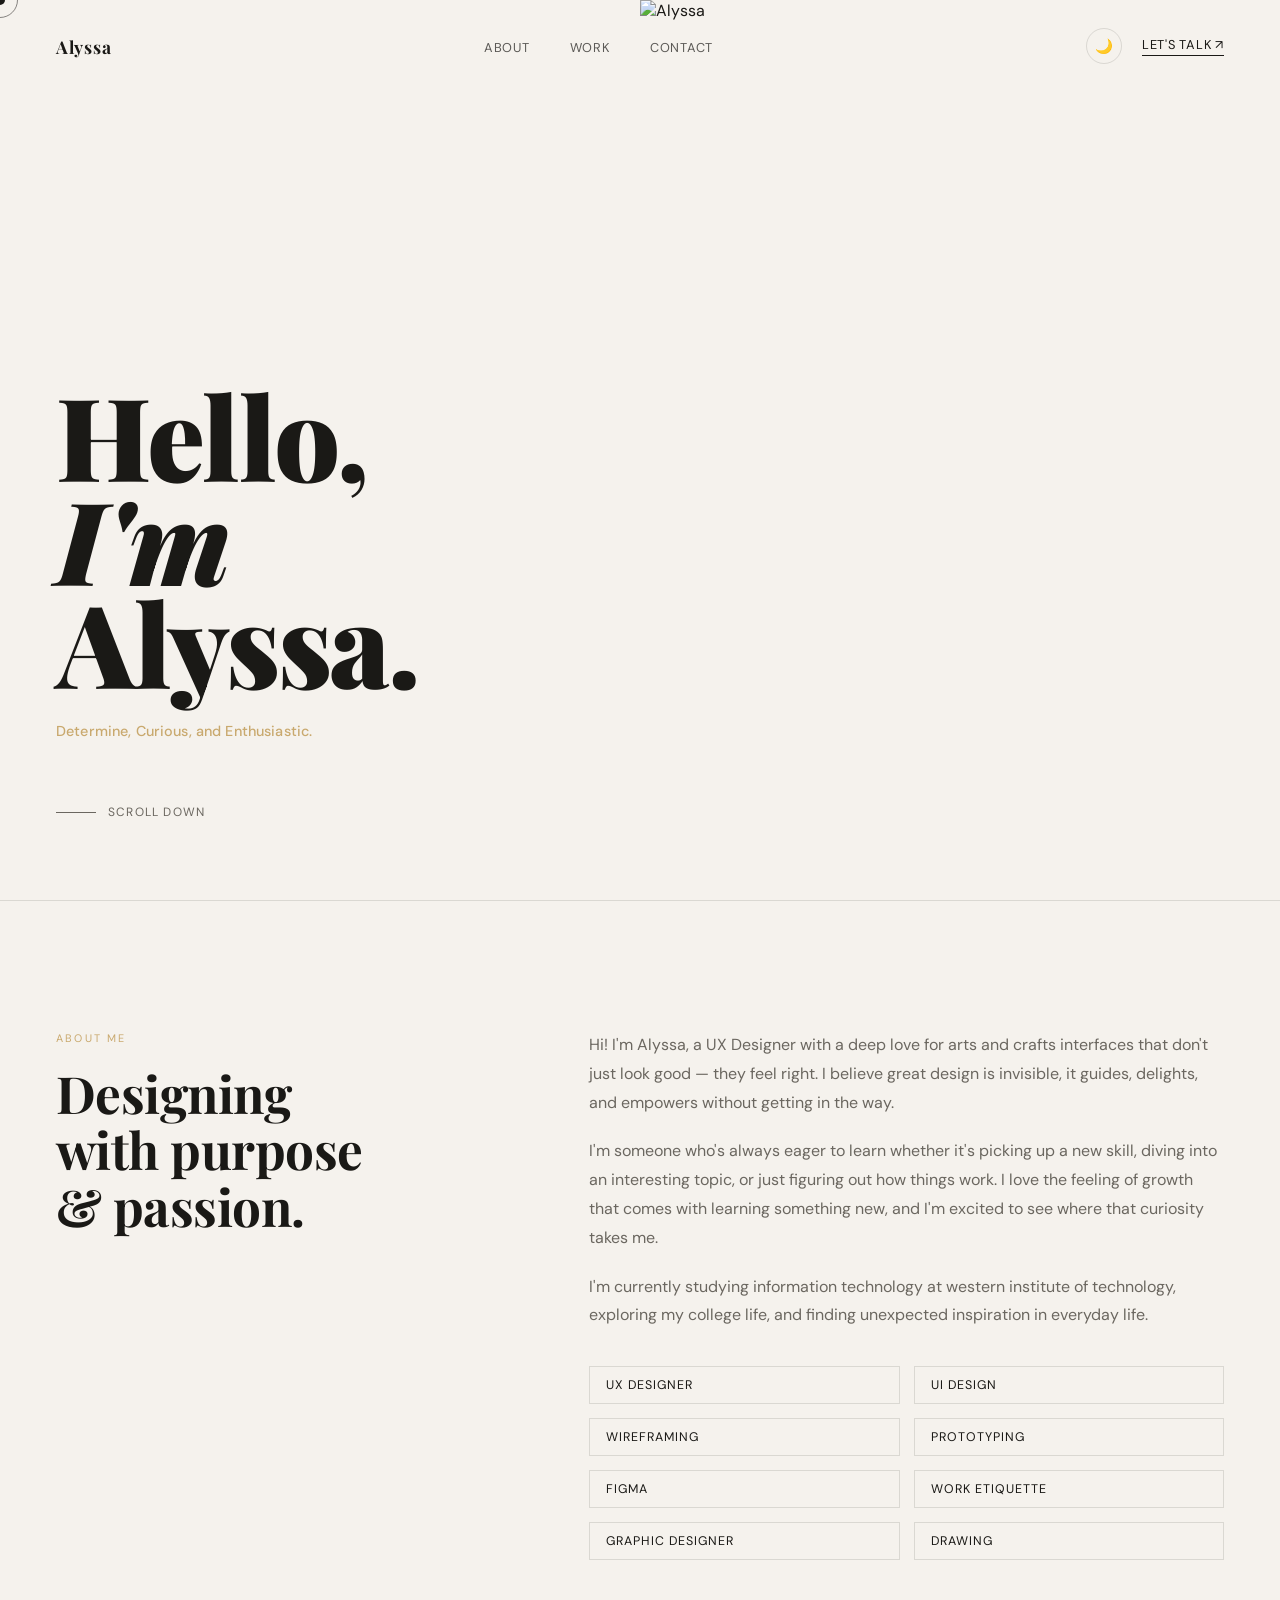
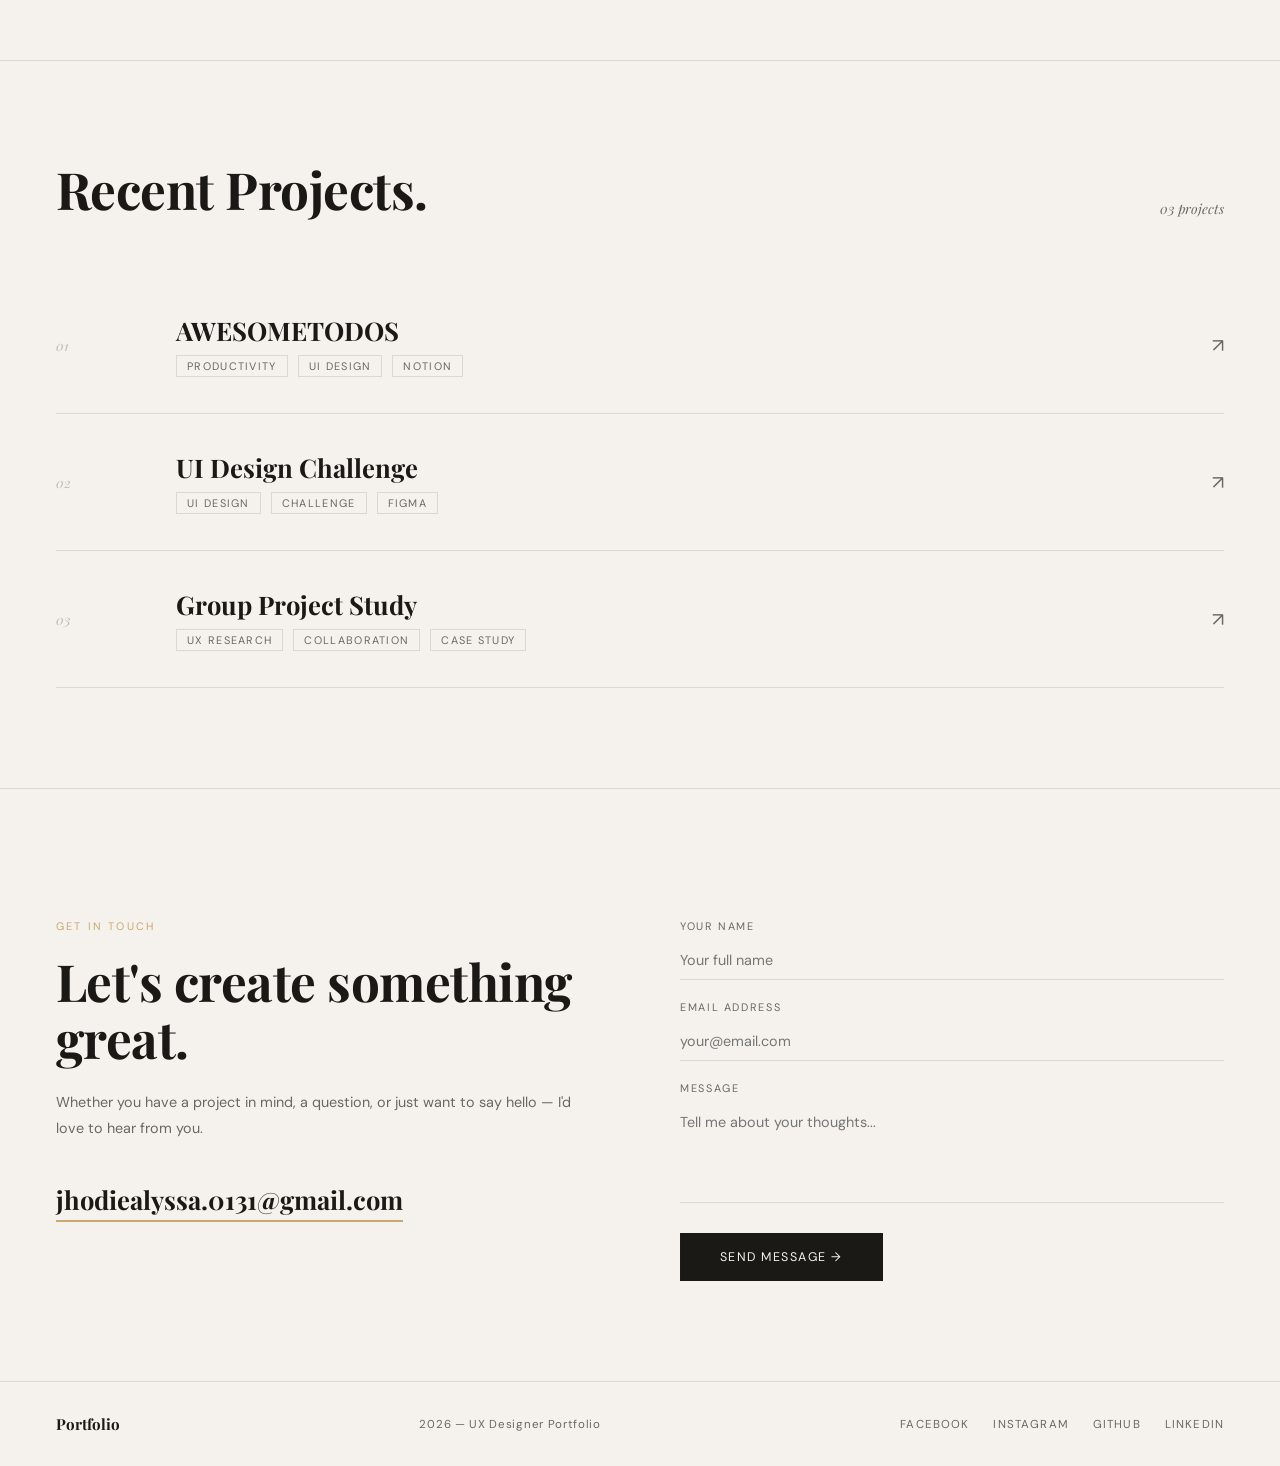
==== index.html @ b7f26169 "Rename alyssa-portfolio.html to index.html" ====
<!DOCTYPE html>
<html lang="en">
<head>
  <meta charset="UTF-8">
  <meta name="viewport" content="width=device-width, initial-scale=1.0">
  <title>Portfolio-Alyssa</title>
  <link href="https://fonts.googleapis.com/css2?family=Playfair+Display:ital,wght@0,400;0,700;0,900;1,400&family=DM+Sans:wght@300;400;500&display=swap" rel="stylesheet">
  <link rel="stylesheet" href="alyssa-portfolio2.css">
</head>
<body>

  <div class="cursor" id="cursor"></div>
  <div class="cursor-ring" id="cursorRing"></div>

  <nav>
    <a href="#home" class="nav-logo">Alyssa</a>
    <ul class="nav-links">
      <li><a href="#about">About</a></li>
      <li><a href="#work">Work</a></li>
      <li><a href="#contact">Contact</a></li>
    </ul>
    <div style="display:flex;align-items:center;gap:20px;">
      <button class="theme-toggle" id="themeToggle" title="Toggle dark/light mode">🌙</button>
      <a href="#contact" class="nav-cta">Let's Talk ↗</a>
    </div>
  </nav>

  <section id="home">
    <div class="hero-left">
      <h1 class="hero-greeting">Hello,<br><em>I'm</em><br>Alyssa.</h1>
      <p class="hero-subtitle">
        <span>Determine, Curious, and Enthusiastic.</span>
      </p>
      <div class="hero-scroll">
        <span class="scroll-line"></span>
        Scroll down
      </div>
    </div>
    <div class="hero-right">
      <div class="hero-photo-wrap">
        <img src="C:\Users\jkhay\Downloads\photo-light.jpg" alt="Alyssa" class="hero-photo hero-photo--light">
        <img src="C:\Users\jkhay\Downloads\photo-dark.jpg"  alt="Alyssa" class="hero-photo hero-photo--dark">
      </div>
    </div>
  </section>

  <section id="about">
    <div class="about-head reveal">
      <div class="section-label">About Me</div>
      <h2 class="section-title">Designing<br>with purpose<br>&amp; passion.</h2>
    </div>
    <div class="about-body reveal">
      <p>Hi! I'm Alyssa, a UX Designer with a deep love for arts and crafts interfaces that don't just look good — they feel right. I believe great design is invisible, it guides, delights, and empowers without getting in the way.</p>
      <p>I'm someone who's always eager to learn whether it's picking up a new skill, diving into an interesting topic, or just figuring out how things work. I love the feeling of growth that comes with learning something new, and I'm excited to see where that curiosity takes me.</p>
      <p>I'm currently studying information technology at western institute of technology, exploring my college life, and finding unexpected inspiration in everyday life.</p>
      <div class="skills-grid">
        <div class="skill-chip">UX Designer</div>
        <div class="skill-chip">UI Design</div>
        <div class="skill-chip">Wireframing</div>
        <div class="skill-chip">Prototyping</div>
        <div class="skill-chip">Figma</div>
        <div class="skill-chip">work etiquette</div>
        <div class="skill-chip">Graphic Designer</div>
        <div class="skill-chip">Drawing</div>
      </div>
    </div>
  </section>

  <section id="work">
    <div class="work-header reveal">
      <div>
        <h2 class="section-title">Recent Projects.</h2>
      </div>
      <span class="work-count">03 projects</span>
    </div>
    <div class="projects-list">
      <div class="project-item reveal">
        <span class="project-num">01</span>
        <div class="proj-info">
          <div class="proj-title">AWESOMETODOS</div>
          <div class="proj-tags">
            <span class="proj-tag">Productivity</span>
            <span class="proj-tag">UI Design</span>
            <span class="proj-tag">Notion</span>
          </div>
        </div>
        <span class="proj-arrow">↗</span>
      </div>
      <div class="project-item reveal">
        <span class="project-num">02</span>
        <div class="proj-info">
          <div class="proj-title">UI Design Challenge</div>
          <div class="proj-tags">
            <span class="proj-tag">UI Design</span>
            <span class="proj-tag">Challenge</span>
            <span class="proj-tag">Figma</span>
          </div>
        </div>
        <span class="proj-arrow">↗</span>
      </div>
      <div class="project-item reveal">
        <span class="project-num">03</span>
        <div class="proj-info">
          <div class="proj-title">Group Project Study</div>
          <div class="proj-tags">
            <span class="proj-tag">UX Research</span>
            <span class="proj-tag">Collaboration</span>
            <span class="proj-tag">Case Study</span>
          </div>
        </div>
        <span class="proj-arrow">↗</span>
      </div>
    </div>
  </section>

  <section id="contact">
    <div class="contact-left reveal">
      <div class="section-label">Get In Touch</div>
      <h2 class="section-title">Let's create something great.</h2>
      <p class="contact-desc">Whether you have a project in mind, a question, or just want to say hello — I'd love to hear from you.</p>
      <a href="mailto:jhodiealyssa.0131@gmail.com" class="contact-email">jhodiealyssa.0131@gmail.com</a>
    </div>
    <form class="contact-form reveal" action="https://api.web3forms.com/submit" method="POST">
      <input type="hidden" name="access_key" value="ce8583a7-7c37-4f15-8923-9237535c4dcf">
      <input type="hidden" name="subject" value="New message from your Portfolio!">
      <input type="hidden" name="redirect" value="https://web3forms.com/success">
      <div class="form-field">
        <label>Your Name</label>
        <input type="text" name="name" placeholder="Your full name" required>
      </div>
      <div class="form-field">
        <label>Email Address</label>
        <input type="email" name="email" placeholder="your@email.com" required>
      </div>
      <div class="form-field">
        <label>Message</label>
        <textarea name="message" placeholder="Tell me about your thoughts..." required></textarea>
      </div>
      <button class="btn-submit" type="submit">
        <span>Send Message →</span>
      </button>
    </form>
  </section>

  <footer>
    <div class="footer-logo">Portfolio</div>
    <span class="footer-copy"> 2026 — UX Designer Portfolio</span>
    <div class="footer-socials">
      <a href="https://www.facebook.com/share/1CTwttcpP9/" target="_blank">Facebook</a>
      <a href="https://www.instagram.com/shisuiij_?igsh=MWVuZ29zOGhsdGk4Yg" target="_blank">Instagram</a>
       <a href="https://github.com/Alyszaqwer" target="_blank">GitHub</a>
        <a href="https://www.linkedin.com/in/jhodie-alyssa-ladran-a355003b8/" target="_blank">LinkedIn</a>
    </div>
  </footer>

  <script>
    var cursor = document.getElementById('cursor');
    var ring = document.getElementById('cursorRing');
    var mx = 0, my = 0, rx = 0, ry = 0;

    document.addEventListener('mousemove', function(e) {
      mx = e.clientX;
      my = e.clientY;
      cursor.style.left = mx + 'px';
      cursor.style.top = my + 'px';
    });

    function animateRing() {
      rx += (mx - rx) * 0.12;
      ry += (my - ry) * 0.12;
      ring.style.left = rx + 'px';
      ring.style.top = ry + 'px';
      requestAnimationFrame(animateRing);
    }
    animateRing();

    document.querySelectorAll('a, button, .project-item, .skill-chip').forEach(function(el) {
      el.addEventListener('mouseenter', function() {
        ring.style.width = '60px';
        ring.style.height = '60px';
        ring.style.opacity = '0.3';
        ring.style.borderColor = 'var(--accent)';
      });
      el.addEventListener('mouseleave', function() {
        ring.style.width = '36px';
        ring.style.height = '36px';
        ring.style.opacity = '0.5';
        ring.style.borderColor = 'var(--dark)';
      });
    });

    var observer = new IntersectionObserver(function(entries) {
      entries.forEach(function(entry) {
        if (entry.isIntersecting) {
          setTimeout(function() {
            entry.target.classList.add('visible');
          }, 80);
          observer.unobserve(entry.target);
        }
      });
    }, { threshold: 0.12 });

    document.querySelectorAll('.reveal').forEach(function(el) {
      observer.observe(el);
    });

    document.querySelectorAll('.projects-list .project-item').forEach(function(el, i) {
      el.style.transitionDelay = (i * 0.08) + 's';
    });

    var toggleBtn = document.getElementById('themeToggle');
    var htmlEl = document.documentElement;

    if (localStorage.getItem('theme') === 'dark') {
      htmlEl.setAttribute('data-theme', 'dark');
      toggleBtn.textContent = '\u2600\uFE0F';
    }

    toggleBtn.addEventListener('click', function() {
      var isDark = htmlEl.getAttribute('data-theme') === 'dark';
      if (isDark) {
        htmlEl.removeAttribute('data-theme');
        toggleBtn.textContent = '\uD83C\uDF19';
        localStorage.setItem('theme', 'light');
      } else {
        htmlEl.setAttribute('data-theme', 'dark');
        toggleBtn.textContent = '\u2600\uFE0F';
        localStorage.setItem('theme', 'dark');
      }
    });
  </script>

</body>
</html>
---- alyssa-portfolio2.css ----
:root {
  --cream: #f5f2ed;
  --dark: #1a1916;
  --mid: #6b6760;
  --accent: #c9a96e;
  --light-line: rgba(26,25,22,0.12);
}

[data-theme="dark"] {
  --cream: #1a1916;
  --dark: #f5f2ed;
  --mid: #a09c96;
  --accent: #c9a96e;
  --light-line: rgba(245,242,237,0.12);
}

* { margin: 0; padding: 0; box-sizing: border-box; }
html { scroll-behavior: smooth; }

body {
  background: var(--cream);
  color: var(--dark);
  font-family: 'DM Sans', sans-serif;
  cursor: none;
  overflow-x: hidden;
  transition: background 0.35s ease, color 0.35s ease;
}

.cursor {
  position: fixed;
  width: 10px; height: 10px;
  background: var(--dark);
  border-radius: 50%;
  pointer-events: none;
  z-index: 9999;
  transform: translate(-50%,-50%);
  transition: transform 0.1s ease;
}
.cursor-ring {
  position: fixed;
  width: 36px; height: 36px;
  border: 1.5px solid var(--dark);
  border-radius: 50%;
  pointer-events: none;
  z-index: 9998;
  transform: translate(-50%,-50%);
  transition: all 0.18s ease;
  opacity: 0.5;
}

nav {
  position: fixed; top: 0; left: 0; right: 0;
  z-index: 100;
  display: flex; align-items: center; justify-content: space-between;
  padding: 28px 56px;
  gap: 24px;
}
.nav-logo {
  font-family: 'Playfair Display', serif;
  font-size: 1.1rem;
  letter-spacing: 0.04em;
  font-weight: 700;
  color: var(--dark);
  text-decoration: none;
  flex-shrink: 0;
}
.nav-links {
  display: flex; gap: 40px;
  list-style: none;
}
.nav-links a {
  text-decoration: none;
  color: var(--dark);
  font-size: 0.8rem;
  font-weight: 400;
  letter-spacing: 0.06em;
  text-transform: uppercase;
  opacity: 0.7;
  transition: opacity 0.2s;
  white-space: nowrap;
}
.nav-links a:hover { opacity: 1; }
.nav-cta {
  font-size: 0.8rem;
  letter-spacing: 0.06em;
  text-transform: uppercase;
  text-decoration: none;
  color: var(--dark);
  border-bottom: 1px solid var(--dark);
  padding-bottom: 2px;
  transition: color 0.2s, border-color 0.2s;
  white-space: nowrap;
  flex-shrink: 0;
}
.nav-cta:hover { color: var(--accent); border-color: var(--accent); }

.theme-toggle {
  background: transparent;
  border: 1px solid var(--light-line);
  color: var(--dark);
  cursor: none;
  width: 36px;
  height: 36px;
  border-radius: 50%;
  display: flex;
  align-items: center;
  justify-content: center;
  font-size: 0.9rem;
  transition: border-color 0.2s, color 0.2s, background 0.2s;
  flex-shrink: 0;
}
.theme-toggle:hover {
  border-color: var(--accent);
  color: var(--accent);
}

#home {
  min-height: 100vh;
  display: grid;
  grid-template-columns: 1fr 1fr;
  position: relative;
  overflow: hidden;
}
.hero-left {
  display: flex;
  flex-direction: column;
  justify-content: flex-end;
  padding: 160px 56px 80px;
  position: relative;
  z-index: 2;
}
.side-label {
  position: absolute;
  left: 20px; top: 50%;
  transform: translateY(-50%) rotate(-90deg);
  font-size: 0.68rem;
  letter-spacing: 0.2em;
  text-transform: uppercase;
  color: var(--mid);
  white-space: nowrap;
}
.hero-greeting {
  font-family: 'Playfair Display', serif;
  font-size: clamp(4rem, 9vw, 9rem);
  font-weight: 900;
  line-height: 0.9;
  letter-spacing: -0.02em;
  color: var(--dark);
  opacity: 0;
  animation: fadeUp 0.9s 0.3s forwards;
}
.hero-subtitle {
  margin-top: 28px;
  font-size: 0.9rem;
  color: var(--mid);
  letter-spacing: 0.01em;
  opacity: 0;
  animation: fadeUp 0.9s 0.55s forwards;
}
.hero-subtitle span { color: var(--accent); font-weight: 500; }
.hero-scroll {
  margin-top: 64px;
  display: flex; align-items: center; gap: 12px;
  font-size: 0.75rem;
  letter-spacing: 0.1em;
  text-transform: uppercase;
  color: var(--mid);
  opacity: 0;
  animation: fadeUp 0.9s 0.8s forwards;
}
.scroll-line {
  width: 40px; height: 1px;
  background: var(--mid);
  display: inline-block;
  position: relative;
  overflow: hidden;
}
.scroll-line::after {
  content:''; position:absolute; left:-100%; top:0;
  width:100%; height:100%; background: var(--accent);
  animation: scanLine 2s 1.5s infinite;
}
.hero-right {
  position: relative;
  overflow: hidden;
}
.hero-right::before {
  content:'';
  position:absolute; top:15%; right:-1px;
  width:1px; height:55%;
  background: linear-gradient(to bottom, transparent, var(--accent), transparent);
  z-index: 3;
}
.hero-photo-wrap {
  position: absolute; inset: 0;
  display: flex; align-items: flex-end; justify-content: center;
}
.hero-photo {
  width: 100%; height: 100%;
  object-fit: cover;
  object-position: center top;
  transition: opacity 0.4s ease;
}
.hero-photo--light  { opacity: 1; position: relative; }
.hero-photo--dark   { opacity: 0; position: absolute; inset: 0; }
[data-theme="dark"] .hero-photo--light { opacity: 0; }
[data-theme="dark"] .hero-photo--dark  { opacity: 1; }
.year-tag {
  position: absolute;
  bottom: 80px; left: 56px;
  font-size: 0.68rem;
  letter-spacing: 0.15em;
  color: var(--mid);
  opacity: 0;
  animation: fadeUp 0.9s 1s forwards;
}


#about {
  padding: 130px 56px 100px;
  display: grid;
  grid-template-columns: 1fr 1.4fr;
  gap: 80px;
  border-top: 1px solid var(--light-line);
}
.section-label {
  font-size: 0.68rem;
  letter-spacing: 0.2em;
  text-transform: uppercase;
  color: var(--accent);
  margin-bottom: 20px;
}
.section-title {
  font-family: 'Playfair Display', serif;
  font-size: clamp(2rem, 4vw, 3.5rem);
  font-weight: 700;
  line-height: 1.1;
  letter-spacing: -0.01em;
}
.about-body p {
  font-size: 1rem;
  line-height: 1.8;
  color: var(--mid);
  margin-bottom: 20px;
}
.skills-grid {
  display: grid;
  grid-template-columns: 1fr 1fr;
  gap: 14px;
  margin-top: 36px;
}
.skill-chip {
  border: 1px solid var(--light-line);
  padding: 10px 16px;
  font-size: 0.78rem;
  letter-spacing: 0.08em;
  text-transform: uppercase;
  color: var(--dark);
  transition: all 0.25s;
  cursor: default;
}
.skill-chip:hover {
  background: var(--dark);
  color: var(--cream);
  border-color: var(--dark);
}


#work {
  padding: 100px 56px;
  border-top: 1px solid var(--light-line);
}
.work-header {
  display: flex;
  justify-content: space-between;
  align-items: flex-end;
  margin-bottom: 60px;
  gap: 20px;
  flex-wrap: wrap;
}
.work-count {
  font-family: 'Playfair Display', serif;
  font-size: 0.85rem;
  color: var(--mid);
  font-style: italic;
}
.projects-list { display: flex; flex-direction: column; }
.project-item {
  display: grid;
  grid-template-columns: 80px 1fr auto;
  align-items: center;
  gap: 40px;
  padding: 36px 0;
  border-bottom: 1px solid var(--light-line);
  cursor: pointer;
  transition: all 0.3s;
  position: relative;
  overflow: hidden;
}
.project-item::before {
  content:'';
  position:absolute; left:0; bottom:0;
  width:0; height:2px;
  background: var(--accent);
  transition: width 0.4s ease;
}
.project-item:hover::before { width: 100%; }
.project-item:hover .proj-title { color: var(--accent); }
.project-item:hover .proj-arrow { transform: translateX(6px) rotate(-45deg); }
.project-num {
  font-family: 'Playfair Display', serif;
  font-size: 0.85rem;
  color: var(--mid);
  font-style: italic;
  opacity: 0.4;
}
.proj-title {
  font-family: 'Playfair Display', serif;
  font-size: 1.6rem;
  font-weight: 700;
  transition: color 0.3s;
}
.proj-tags {
  display: flex; gap: 10px;
  margin-top: 8px;
  flex-wrap: wrap;
}
.proj-tag {
  font-size: 0.68rem;
  letter-spacing: 0.12em;
  text-transform: uppercase;
  color: var(--mid);
  border: 1px solid var(--light-line);
  padding: 3px 10px;
}
.proj-arrow {
  font-size: 1.2rem;
  color: var(--mid);
  transition: transform 0.3s;
}

#contact {
  padding: 130px 56px 100px;
  border-top: 1px solid var(--light-line);
  display: grid;
  grid-template-columns: 1fr 1fr;
  gap: 80px;
  align-items: start;
}
.contact-left .section-title { margin-bottom: 24px; }
.contact-desc {
  font-size: 0.9rem;
  line-height: 1.8;
  color: var(--mid);
  margin-bottom: 40px;
}
.contact-email {
  font-family: 'Playfair Display', serif;
  font-size: clamp(1.2rem, 3vw, 1.6rem);
  font-weight: 700;
  color: var(--dark);
  text-decoration: none;
  border-bottom: 2px solid var(--accent);
  padding-bottom: 4px;
  display: inline-block;
  transition: color 0.2s;
  word-break: break-all;
}
.contact-email:hover { color: var(--accent); }
.contact-form {
  display: flex;
  flex-direction: column;
  gap: 20px;
}
.form-field {
  display: flex;
  flex-direction: column;
  gap: 8px;
}
.form-field label {
  font-size: 0.68rem;
  letter-spacing: 0.15em;
  text-transform: uppercase;
  color: var(--mid);
}
.form-field input,
.form-field textarea {
  background: transparent;
  border: none;
  border-bottom: 1px solid var(--light-line);
  padding: 10px 0;
  font-family: 'DM Sans', sans-serif;
  font-size: 0.9rem;
  color: var(--dark);
  outline: none;
  transition: border-color 0.2s;
  resize: none;
  width: 100%;
}
.form-field input:focus,
.form-field textarea:focus { border-color: var(--accent); }
.form-field textarea { min-height: 100px; }
.btn-submit {
  margin-top: 10px;
  background: var(--dark);
  color: var(--cream);
  border: none;
  padding: 16px 40px;
  font-family: 'DM Sans', sans-serif;
  font-size: 0.78rem;
  letter-spacing: 0.12em;
  text-transform: uppercase;
  cursor: pointer;
  align-self: flex-start;
  transition: all 0.3s;
  position: relative;
  overflow: hidden;
}
.btn-submit::before {
  content:'';
  position:absolute; inset:0;
  background: var(--accent);
  transform: translateX(-100%);
  transition: transform 0.35s ease;
}
.btn-submit:hover::before { transform: translateX(0); }
.btn-submit span { position: relative; z-index: 1; }


footer {
  border-top: 1px solid var(--light-line);
  padding: 32px 56px;
  display: flex;
  justify-content: space-between;
  align-items: center;
  gap: 16px;
  flex-wrap: wrap;
}
.footer-logo {
  font-family: 'Playfair Display', serif;
  font-weight: 700;
  font-size: 0.95rem;
}
.footer-copy {
  font-size: 0.72rem;
  color: var(--mid);
  letter-spacing: 0.06em;
}
.footer-socials {
  display: flex;
  gap: 24px;
}
.footer-socials a {
  font-size: 0.72rem;
  letter-spacing: 0.1em;
  text-transform: uppercase;
  color: var(--mid);
  text-decoration: none;
  transition: color 0.2s;
}
.footer-socials a:hover { color: var(--accent); }


@keyframes fadeUp {
  from { opacity:0; transform: translateY(30px); }
  to   { opacity:1; transform: translateY(0); }
}
@keyframes scanLine {
  0%   { left:-100%; }
  50%  { left:100%; }
  100% { left:100%; }
}


.reveal {
  opacity: 0;
  transform: translateY(40px);
  transition: opacity 0.7s ease, transform 0.7s ease;
}
.reveal.visible {
  opacity: 1;
  transform: translateY(0);
}

@media (max-width: 1100px) {
  nav { padding: 24px 36px; }

  .hero-left { padding: 140px 36px 72px; }
  .year-tag  { left: 36px; }

  #about   { padding: 100px 36px 80px; gap: 48px; }
  #work    { padding: 80px 36px; }
  #contact { padding: 100px 36px 80px; gap: 48px; }
  footer   { padding: 32px 36px; }

  .project-item { gap: 24px; }
}


@media (max-width: 900px) {
 
  body { cursor: auto; }
  .cursor, .cursor-ring { display: none; }

  
  nav { padding: 20px 24px; }
  .nav-links { display: none; }
  .nav-cta   { display: none; }

 
  #home {
    grid-template-columns: 1fr;
    min-height: auto;
  }
  .hero-left {
    padding: 120px 24px 56px;
    justify-content: flex-end;
  }
  .hero-right {
    height: 380px;
    order: -1;           
    min-height: 0;
  }
  .hero-right::before { display: none; }
  .side-label { display: none; }
  .year-tag   { bottom: 24px; left: 24px; }
  .hero-scroll { margin-top: 40px; }

 
  #about {
    grid-template-columns: 1fr;
    padding: 72px 24px 64px;
    gap: 40px;
  }
  .skills-grid { grid-template-columns: 1fr 1fr; }

  
  #work { padding: 64px 24px; }
  .work-header { margin-bottom: 40px; }
  .project-item {
    grid-template-columns: 56px 1fr auto;
    gap: 16px;
    padding: 28px 0;
  }
  .proj-title { font-size: 1.3rem; }

 
  #contact {
    grid-template-columns: 1fr;
    padding: 72px 24px 64px;
    gap: 48px;
  }
  .btn-submit { align-self: stretch; text-align: center; }

  
  footer {
    flex-direction: column;
    align-items: center;
    padding: 28px 24px;
    text-align: center;
    gap: 12px;
  }
}

@media (max-width: 480px) {
  
  nav { padding: 16px 20px; }
  .nav-logo { font-size: 1rem; }
  .theme-toggle { width: 32px; height: 32px; font-size: 0.8rem; }

  .hero-right { height: 280px; }
  .hero-left  { padding: 100px 20px 48px; }
  .hero-subtitle { font-size: 0.82rem; }
  .hero-scroll   { margin-top: 32px; font-size: 0.68rem; }

  
  #about   { padding: 60px 20px 52px; }
  #work    { padding: 52px 20px; }
  #contact { padding: 60px 20px 52px; }
  footer   { padding: 24px 20px; }

  
  .skills-grid { grid-template-columns: 1fr; gap: 10px; }
  .skill-chip  { padding: 10px 14px; }

  
  .project-item {
    grid-template-columns: 1fr auto;
    gap: 12px;
    padding: 22px 0;
  }
  .project-num { display: none; }
  .proj-title  { font-size: 1.15rem; }
  .proj-tags   { gap: 6px; }
  .proj-tag    { font-size: 0.62rem; padding: 2px 8px; }
  .proj-arrow  { font-size: 1rem; }

  
  .contact-email { font-size: 1.1rem; }

  
  .footer-socials { gap: 16px; flex-wrap: wrap; justify-content: center; }
}

@media (max-width: 360px) {
  .hero-right   { height: 220px; }
  .proj-title   { font-size: 1rem; }
  .contact-email { font-size: 1rem; }
}
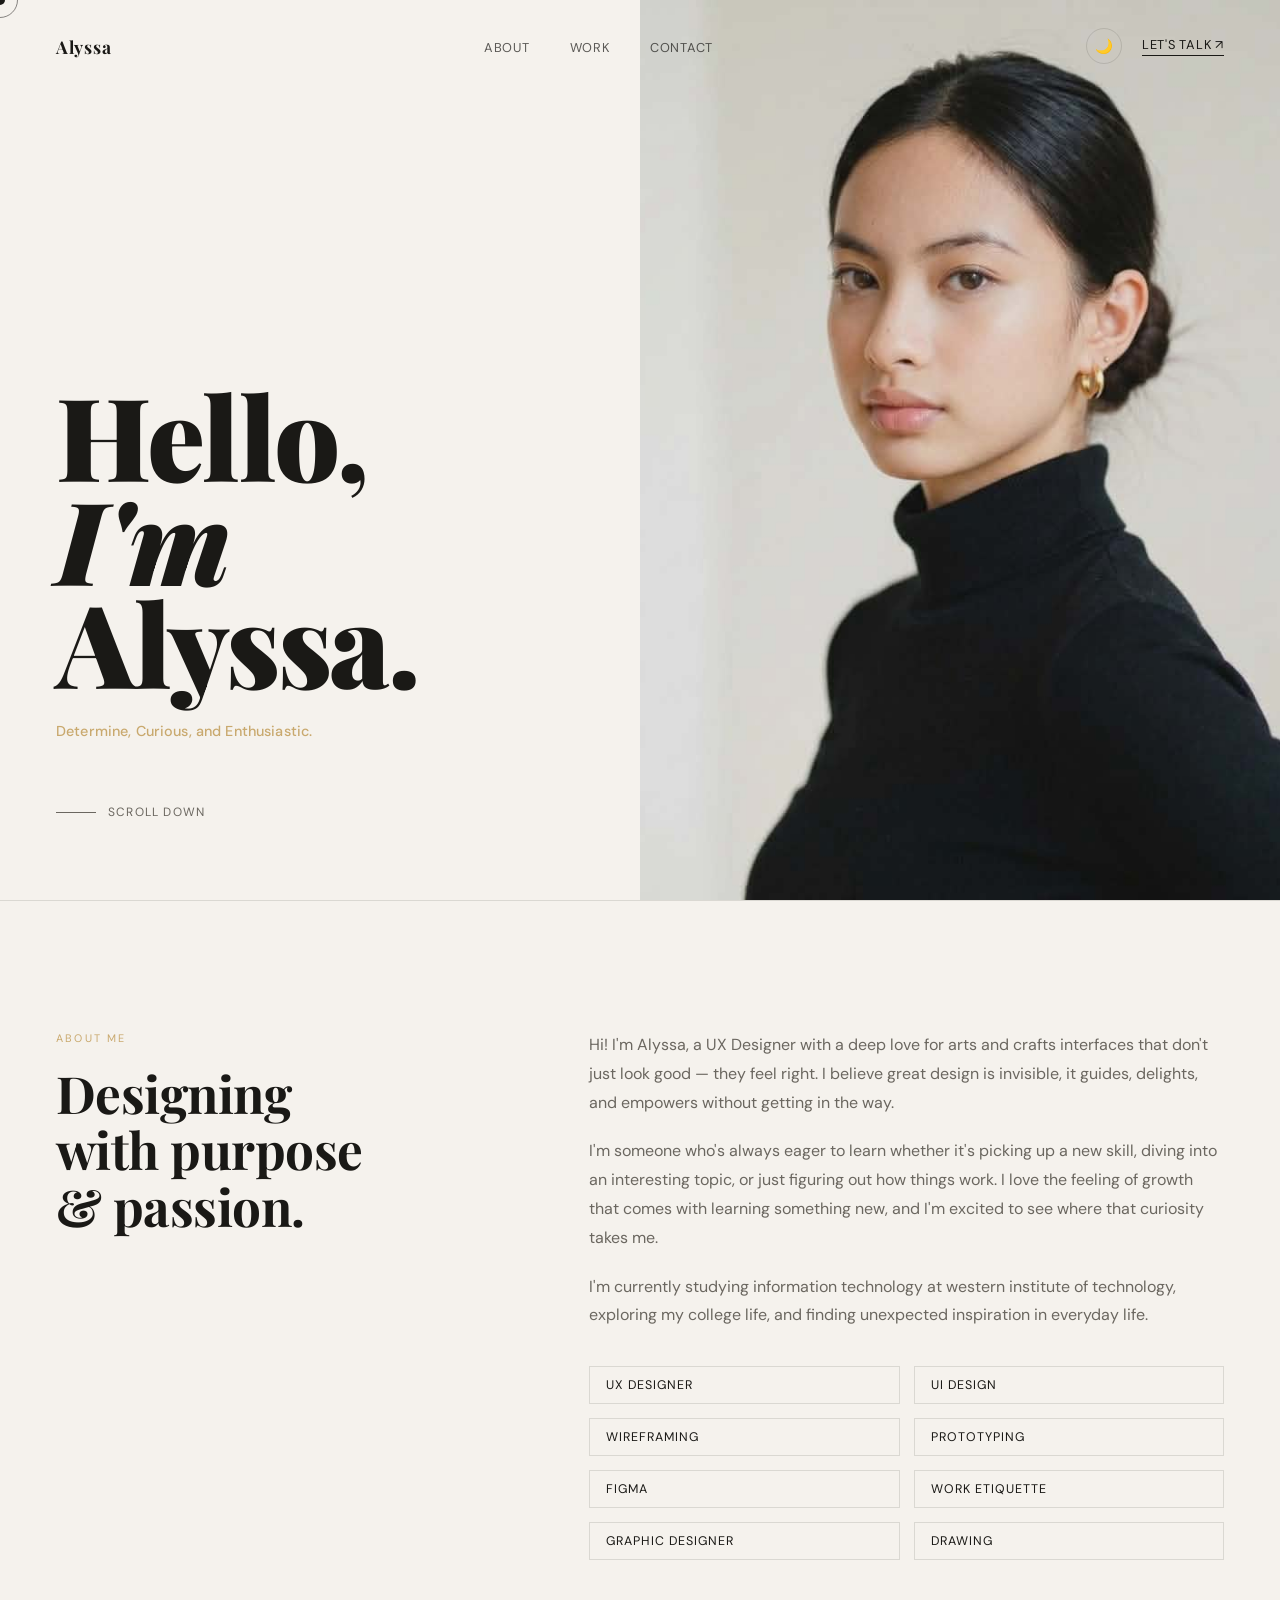
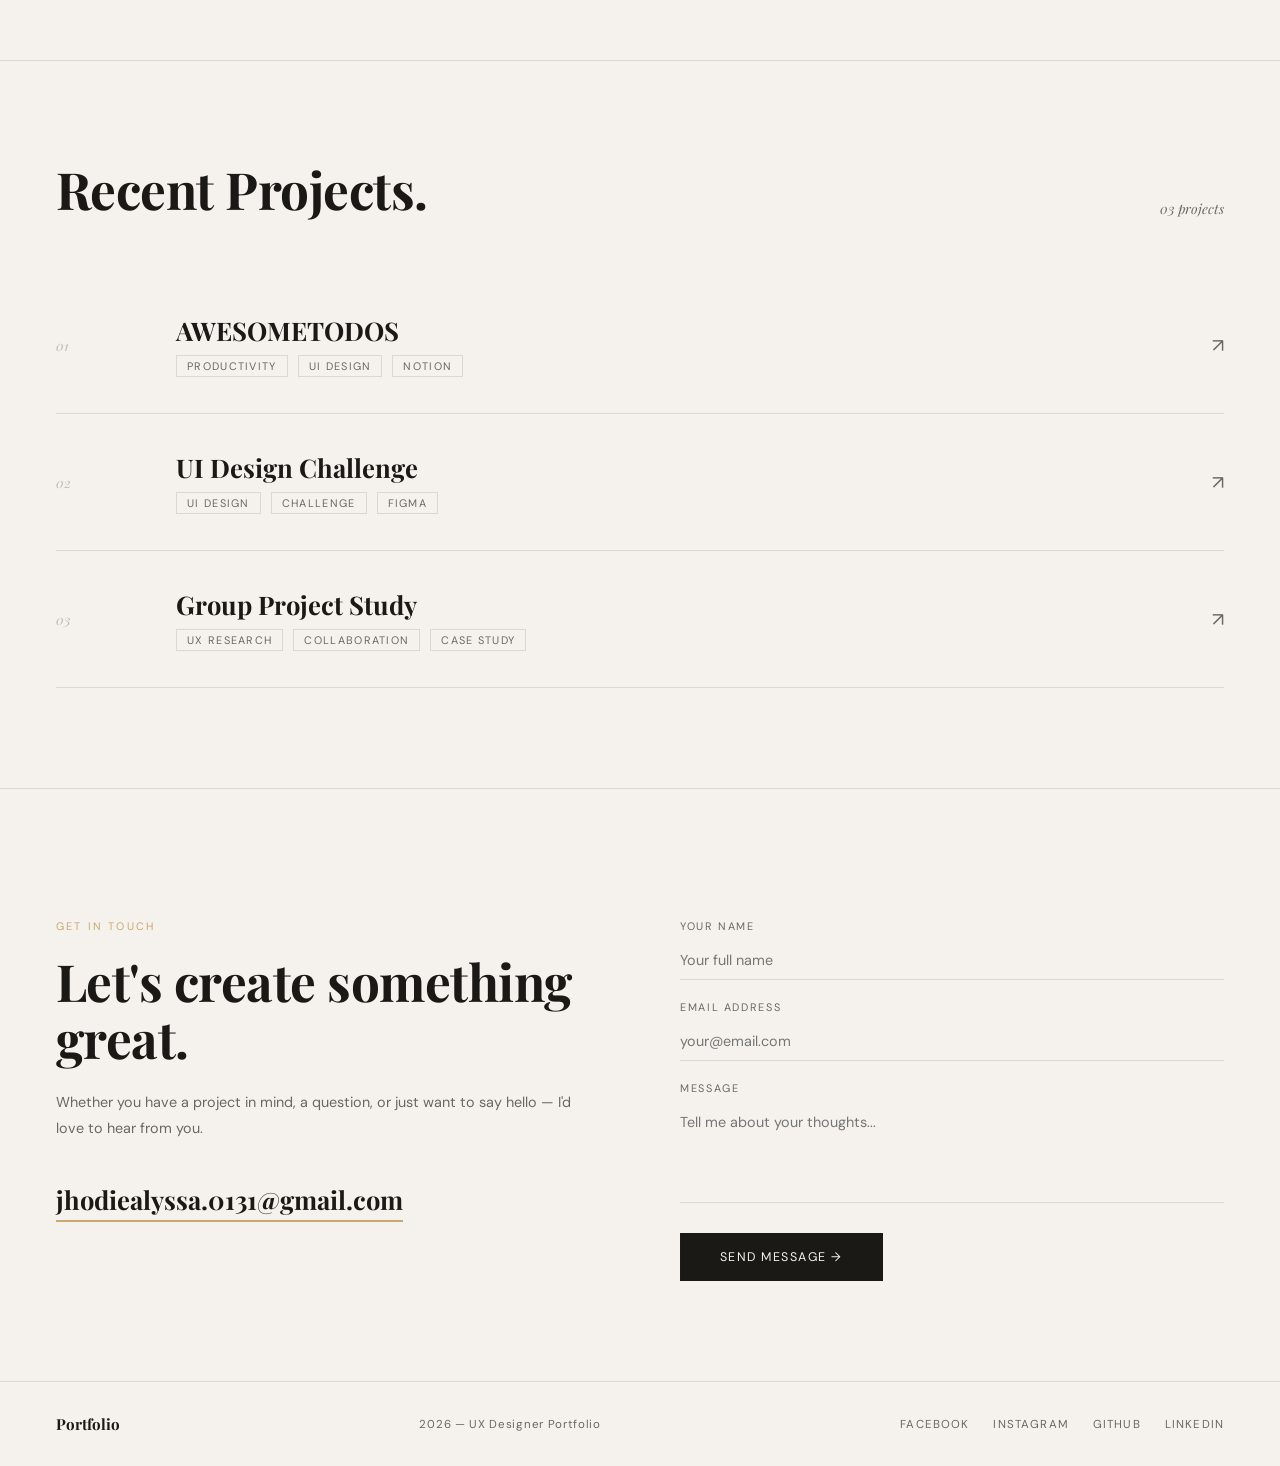
==== commit 5dedf912: "Update index.html" ====
--- a/index.html
+++ b/index.html
@@ -38,8 +38,8 @@
     </div>
     <div class="hero-right">
       <div class="hero-photo-wrap">
-        <img src="C:\Users\jkhay\Downloads\photo-light.jpg" alt="Alyssa" class="hero-photo hero-photo--light">
-        <img src="C:\Users\jkhay\Downloads\photo-dark.jpg"  alt="Alyssa" class="hero-photo hero-photo--dark">
+        <img src="photo-light.jpg" alt="Alyssa" class="hero-photo hero-photo--light">
+        <img src="photo-dark.jpg"  alt="Alyssa" class="hero-photo hero-photo--dark">
       </div>
     </div>
   </section>
--- a/alyssa-portfolio2.css
+++ b/alyssa-portfolio2.css
@@ -606,4 +606,4 @@
   .hero-right   { height: 220px; }
   .proj-title   { font-size: 1rem; }
   .contact-email { font-size: 1rem; }
-}+}
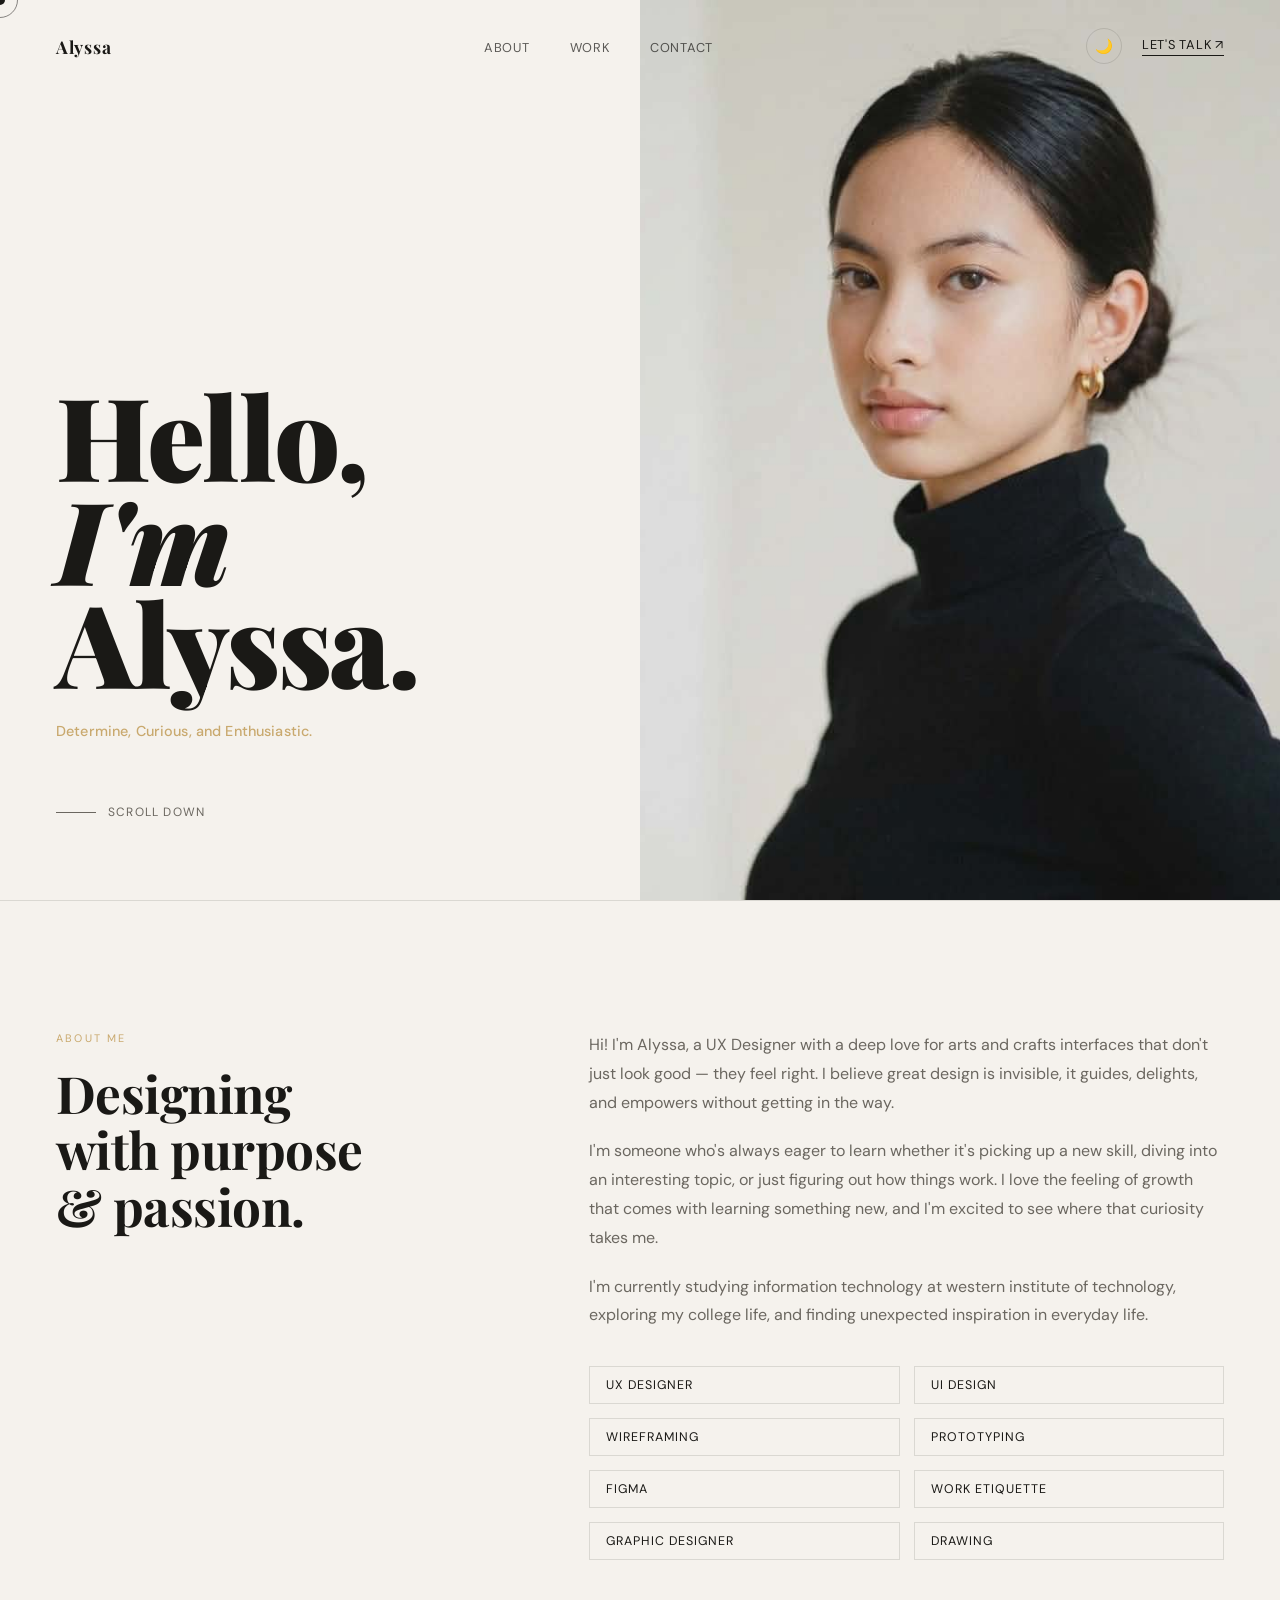
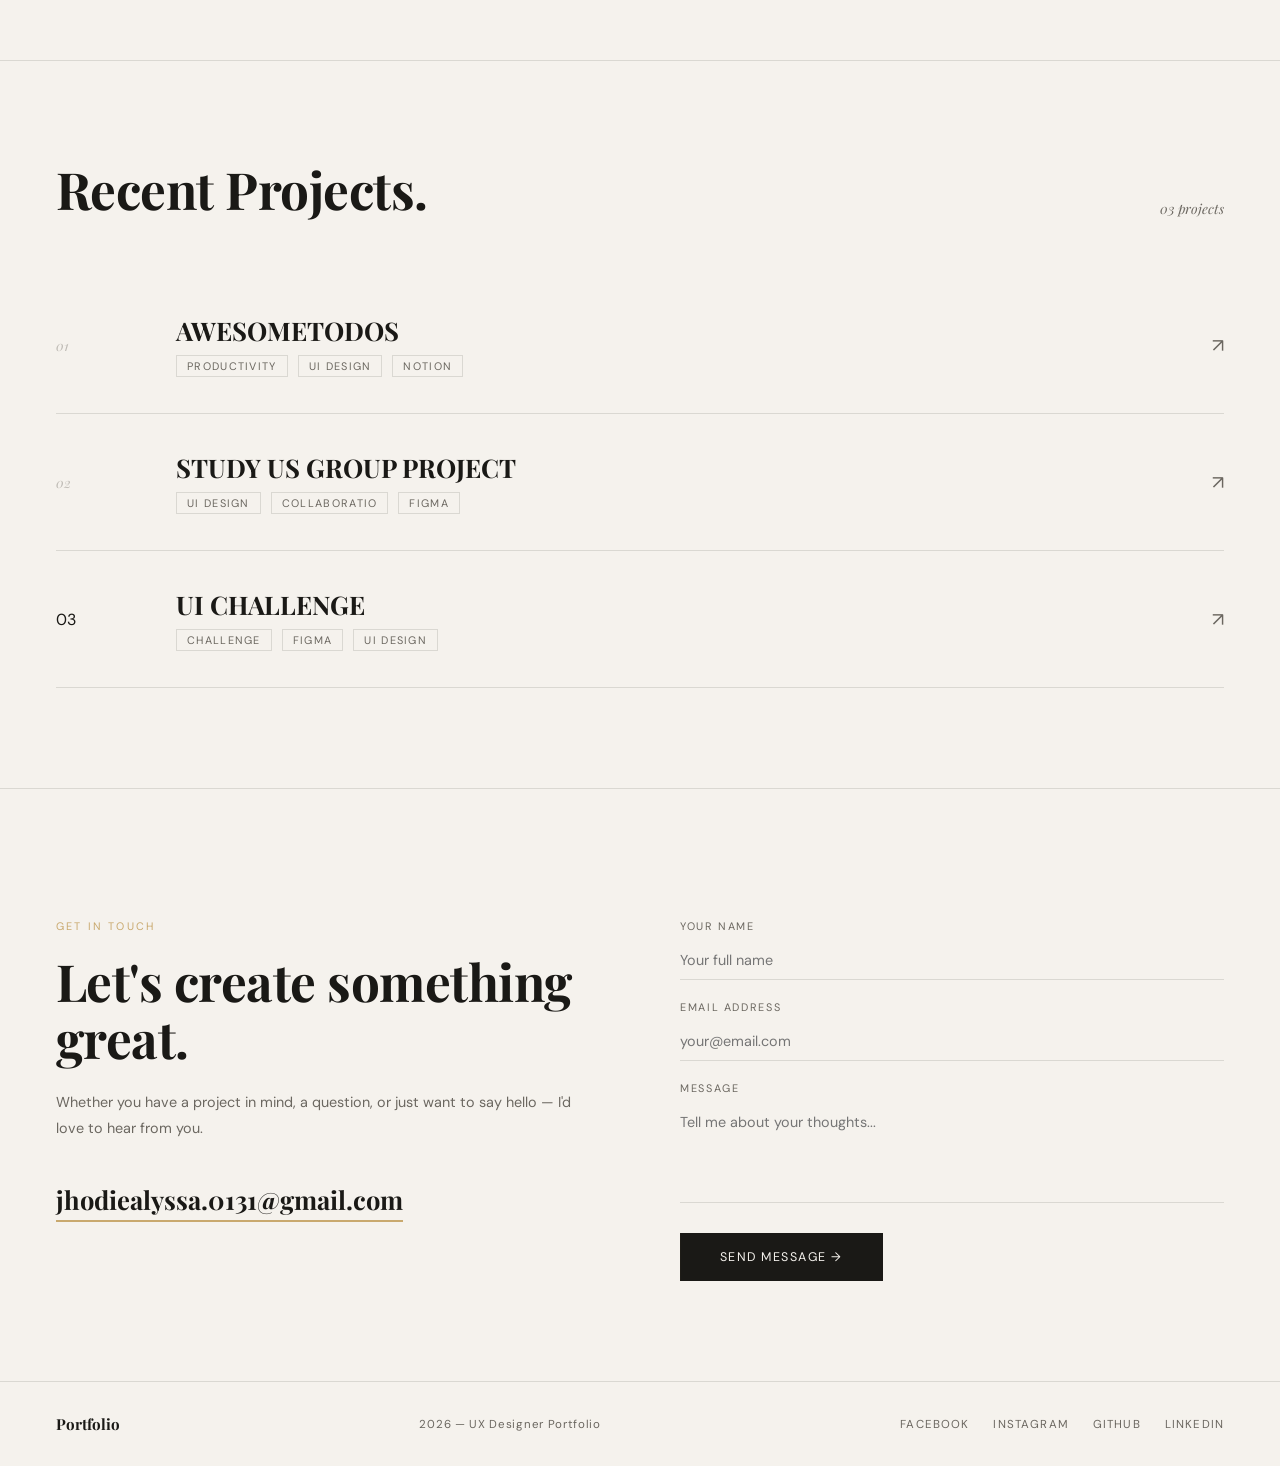
==== commit 6c4da806: "Update index.html" ====
--- a/index.html
+++ b/index.html
@@ -74,7 +74,7 @@
       <span class="work-count">03 projects</span>
     </div>
     <div class="projects-list">
-      <div class="project-item reveal">
+    <div class="project-item reveal" onclick="window.open('https://awesometodosapp-tehd.onrender.com', '_blank')">
         <span class="project-num">01</span>
         <div class="proj-info">
           <div class="proj-title">AWESOMETODOS</div>
@@ -86,26 +86,26 @@
         </div>
         <span class="proj-arrow">↗</span>
       </div>
-      <div class="project-item reveal">
+      <div class="project-item reveal" onclick="window.open('https://www.figma.com/proto/erRLniSnBK1B5VhmrPif7o/StudyUS?node-id=0-1&t=7MHBbvPQahKpjOFb-1', '_blank')">
         <span class="project-num">02</span>
         <div class="proj-info">
-          <div class="proj-title">UI Design Challenge</div>
+          <div class="proj-title">STUDY US GROUP PROJECT</div>
           <div class="proj-tags">
             <span class="proj-tag">UI Design</span>
-            <span class="proj-tag">Challenge</span>
+            <span class="proj-tag">Collaboratio</span>
             <span class="proj-tag">Figma</span>
           </div>
         </div>
         <span class="proj-arrow">↗</span>
       </div>
-      <div class="project-item reveal">
+      <div class="project-item reveal" onclick="window.open(https://www.figma.com/proto/kIM6kZLYb7LA0TkkuFX66U/Untitled?node-id=0-1&t=wX59kCZtJi1S5Y8Z-1)>
         <span class="project-num">03</span>
         <div class="proj-info">
-          <div class="proj-title">Group Project Study</div>
+          <div class="proj-title">UI CHALLENGE</div>
           <div class="proj-tags">
-            <span class="proj-tag">UX Research</span>
-            <span class="proj-tag">Collaboration</span>
-            <span class="proj-tag">Case Study</span>
+            <span class="proj-tag">Challenge</span>
+            <span class="proj-tag">Figma</span>
+            <span class="proj-tag">Ui Design</span>
           </div>
         </div>
         <span class="proj-arrow">↗</span>
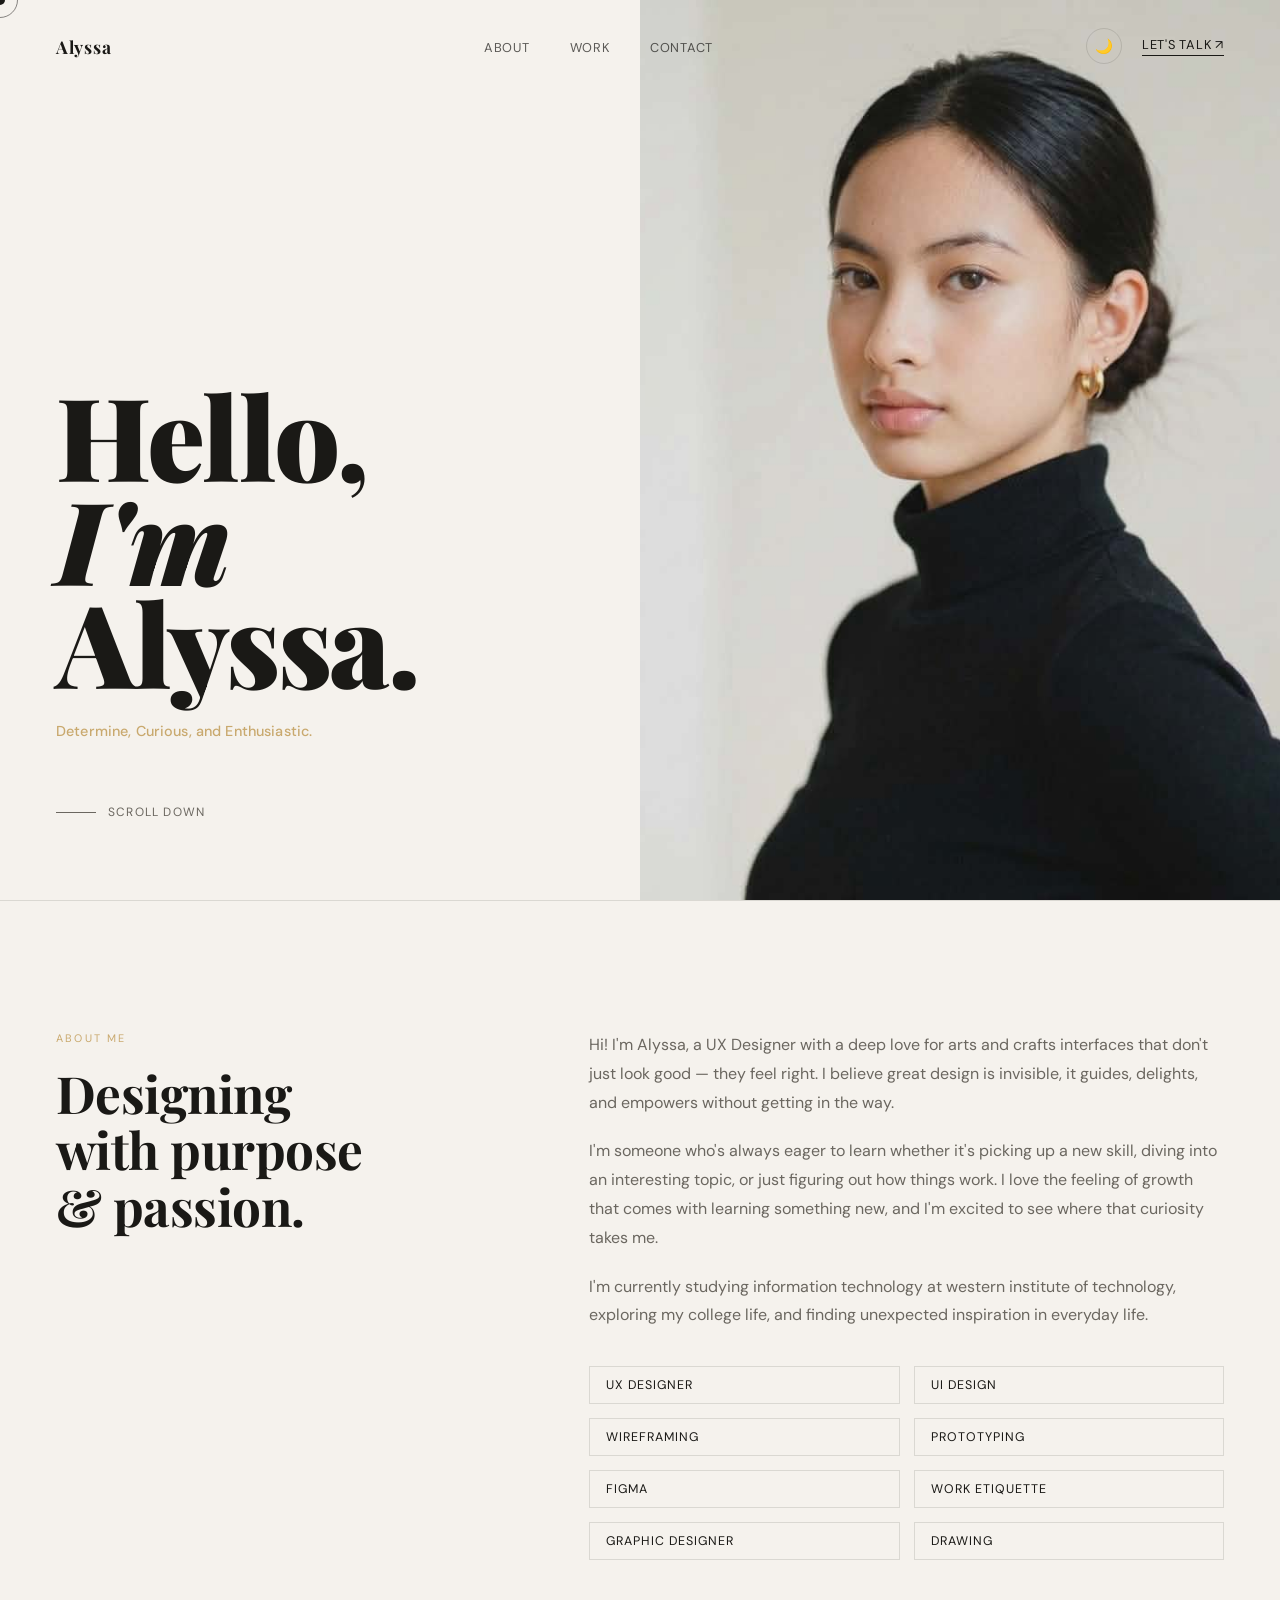
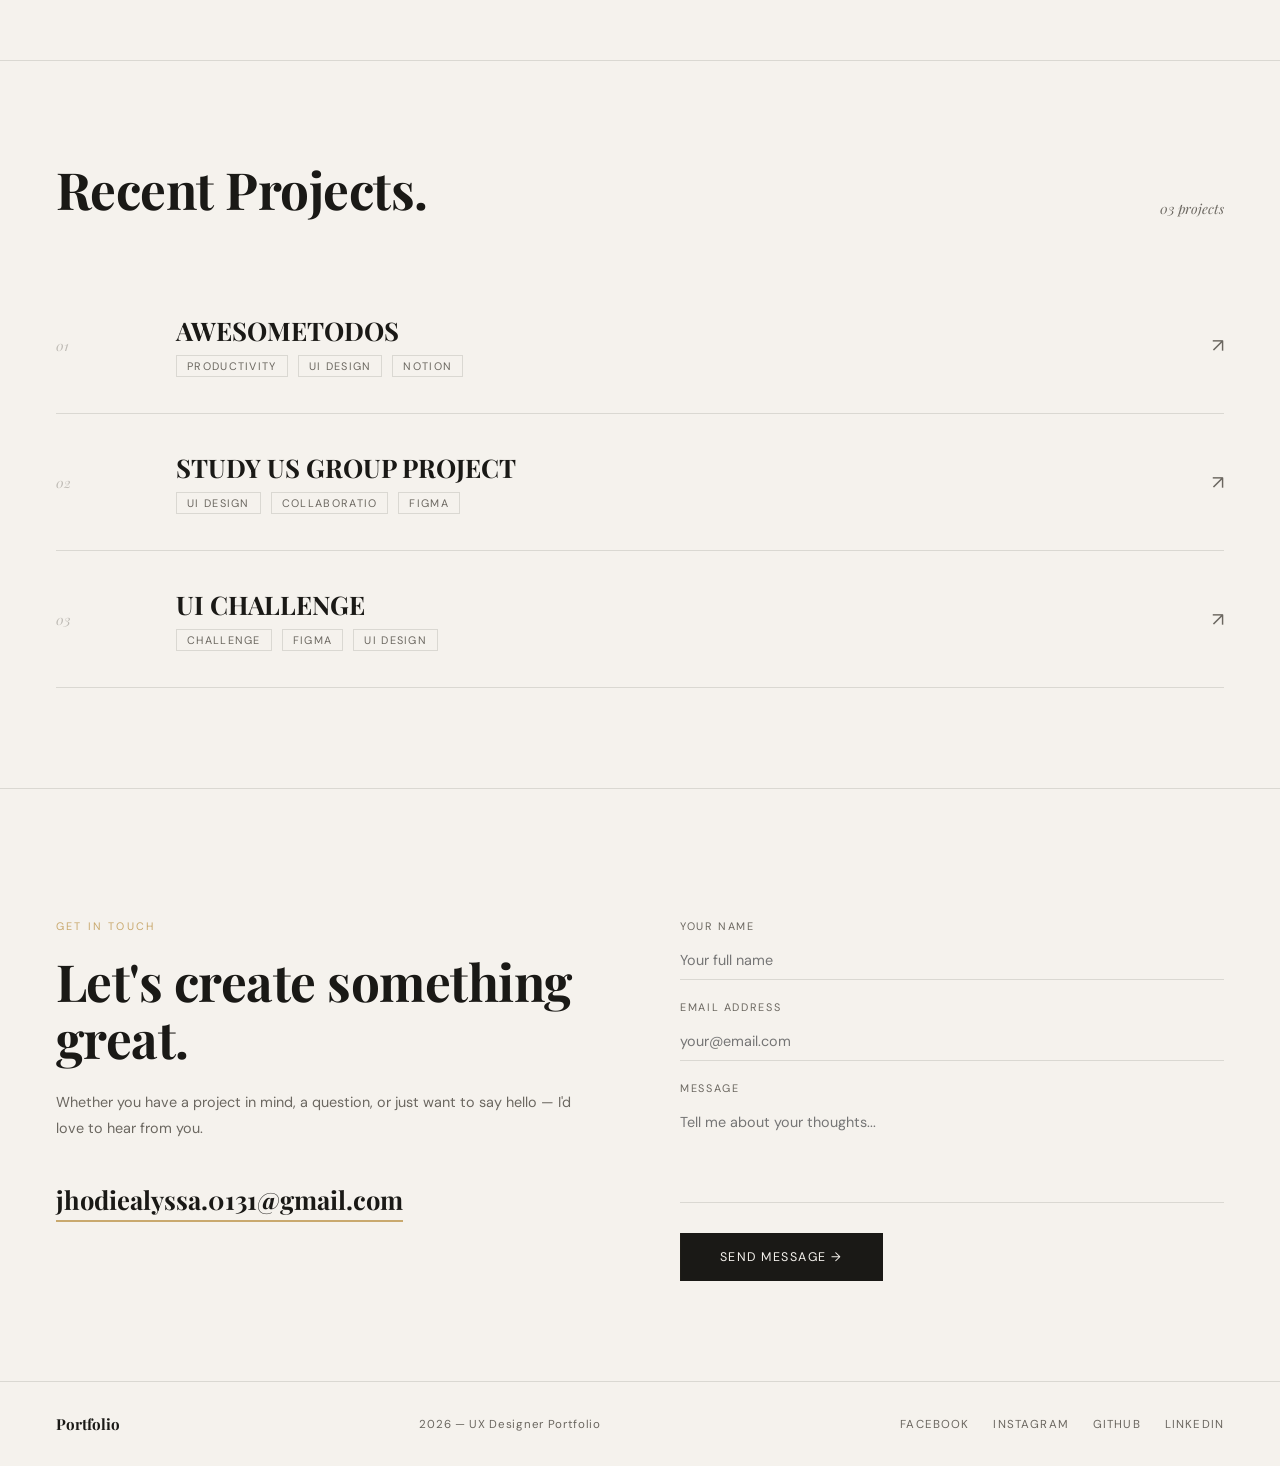
==== commit 09934725: "Update index.html" ====
--- a/index.html
+++ b/index.html
@@ -74,7 +74,7 @@
       <span class="work-count">03 projects</span>
     </div>
     <div class="projects-list">
-    <div class="project-item reveal" onclick="window.open('https://awesometodosapp-tehd.onrender.com', '_blank')">
+      <div class="project-item reveal" onclick="window.open('https://awesometodosapp-tehd.onrender.com', '_blank')">
         <span class="project-num">01</span>
         <div class="proj-info">
           <div class="proj-title">AWESOMETODOS</div>
@@ -98,7 +98,7 @@
         </div>
         <span class="proj-arrow">↗</span>
       </div>
-      <div class="project-item reveal" onclick="window.open(https://www.figma.com/proto/kIM6kZLYb7LA0TkkuFX66U/Untitled?node-id=0-1&t=wX59kCZtJi1S5Y8Z-1)>
+      <div class="project-item reveal" onclick="window.open('https://www.figma.com/proto/kIM6kZLYb7LA0TkkuFX66U/Untitled?node-id=0-1&t=wX59kCZtJi1S5Y8Z-1', '_blank')">
         <span class="project-num">03</span>
         <div class="proj-info">
           <div class="proj-title">UI CHALLENGE</div>
@@ -148,8 +148,8 @@
     <div class="footer-socials">
       <a href="https://www.facebook.com/share/1CTwttcpP9/" target="_blank">Facebook</a>
       <a href="https://www.instagram.com/shisuiij_?igsh=MWVuZ29zOGhsdGk4Yg" target="_blank">Instagram</a>
-       <a href="https://github.com/Alyszaqwer" target="_blank">GitHub</a>
-        <a href="https://www.linkedin.com/in/jhodie-alyssa-ladran-a355003b8/" target="_blank">LinkedIn</a>
+      <a href="https://github.com/Alyszaqwer" target="_blank">GitHub</a>
+      <a href="https://www.linkedin.com/in/jhodie-alyssa-ladran-a355003b8/" target="_blank">LinkedIn</a>
     </div>
   </footer>
 
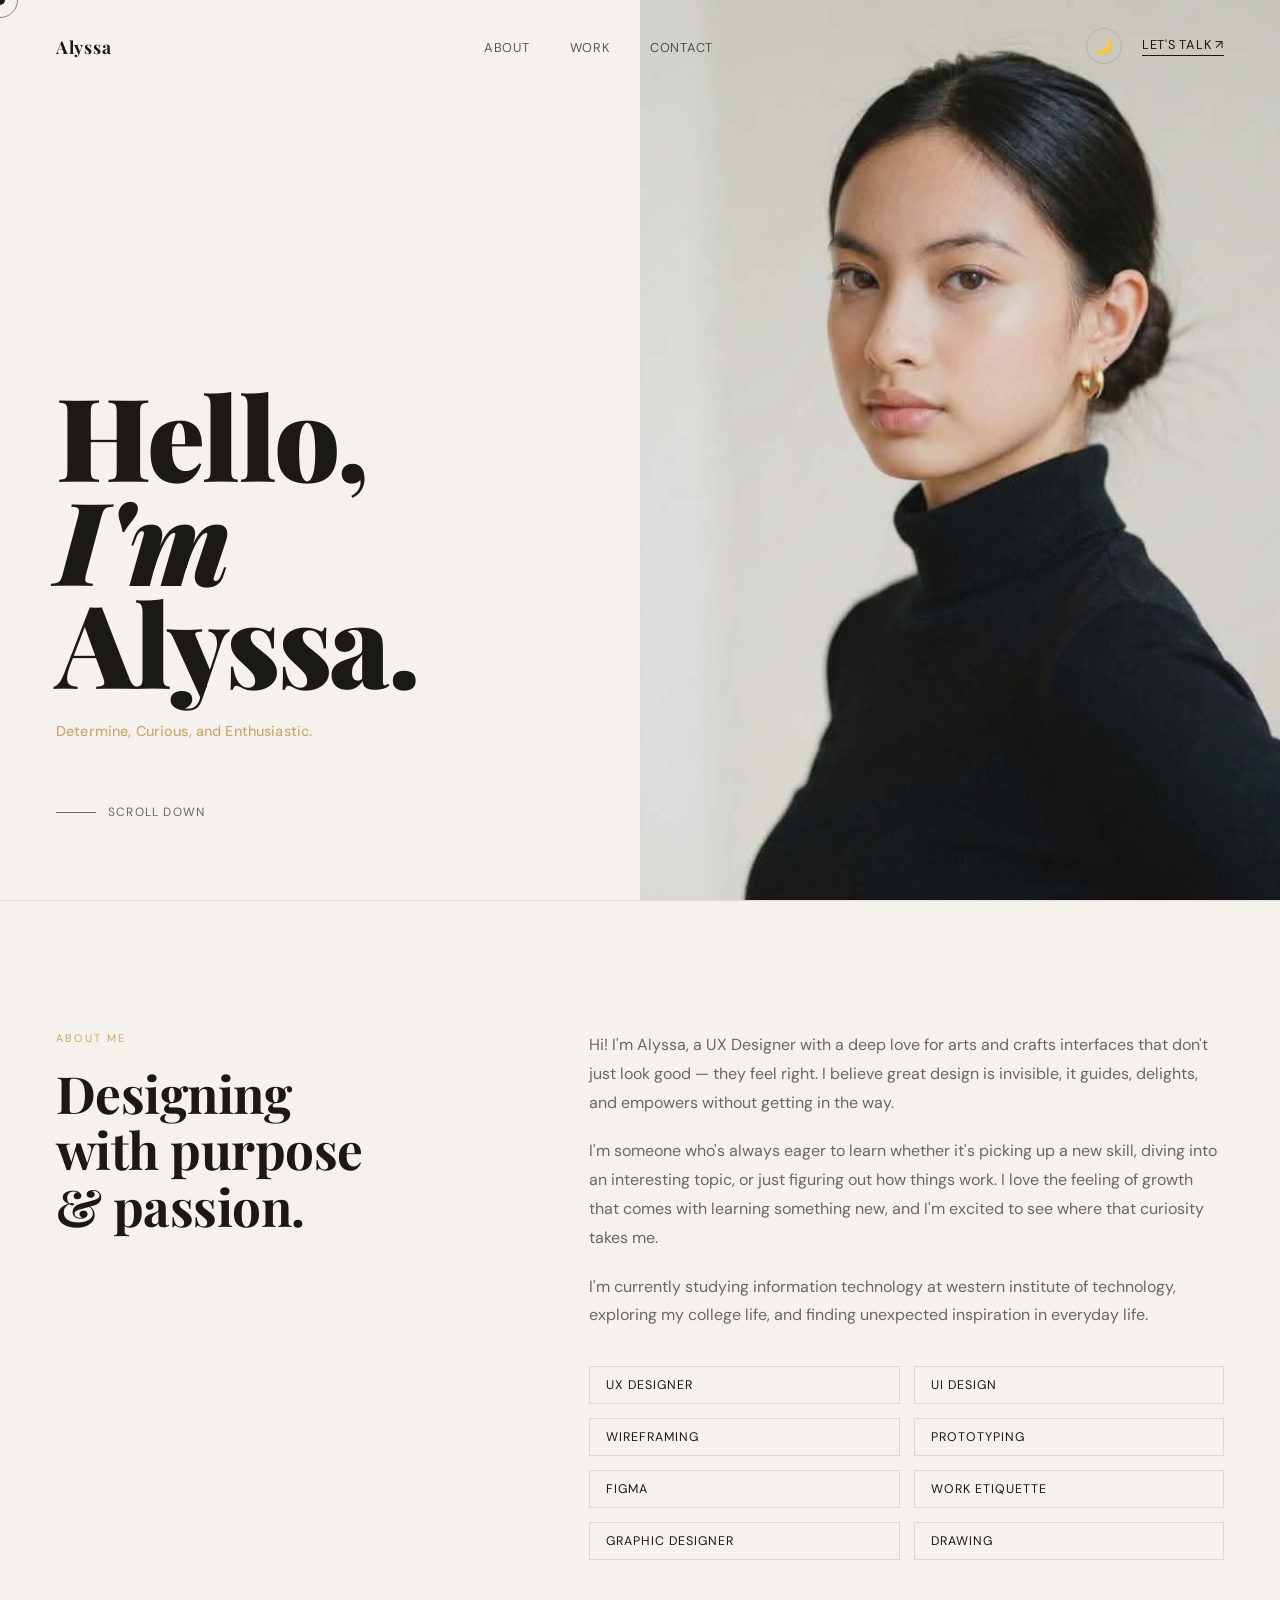
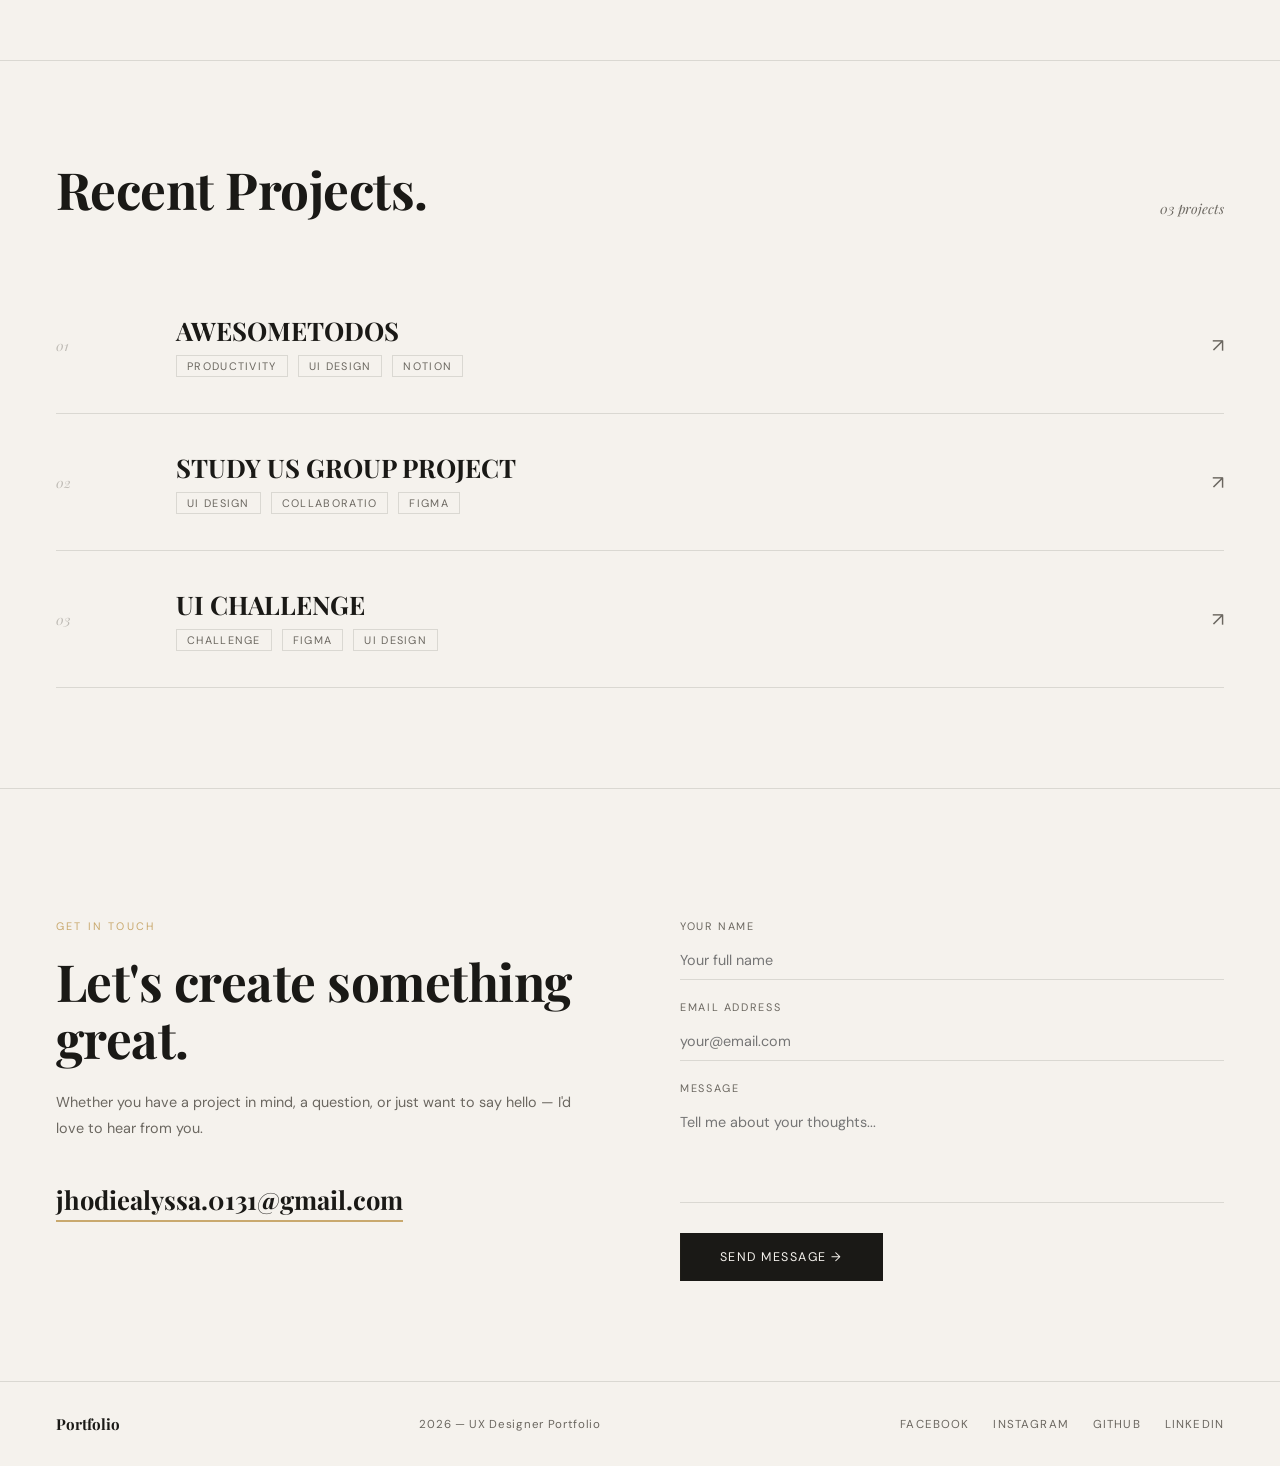
==== commit 3d28fa8b: "Update index.html" ====
--- a/index.html
+++ b/index.html
@@ -232,3 +232,6 @@
 
 </body>
 </html>
+
+</body>
+</html>
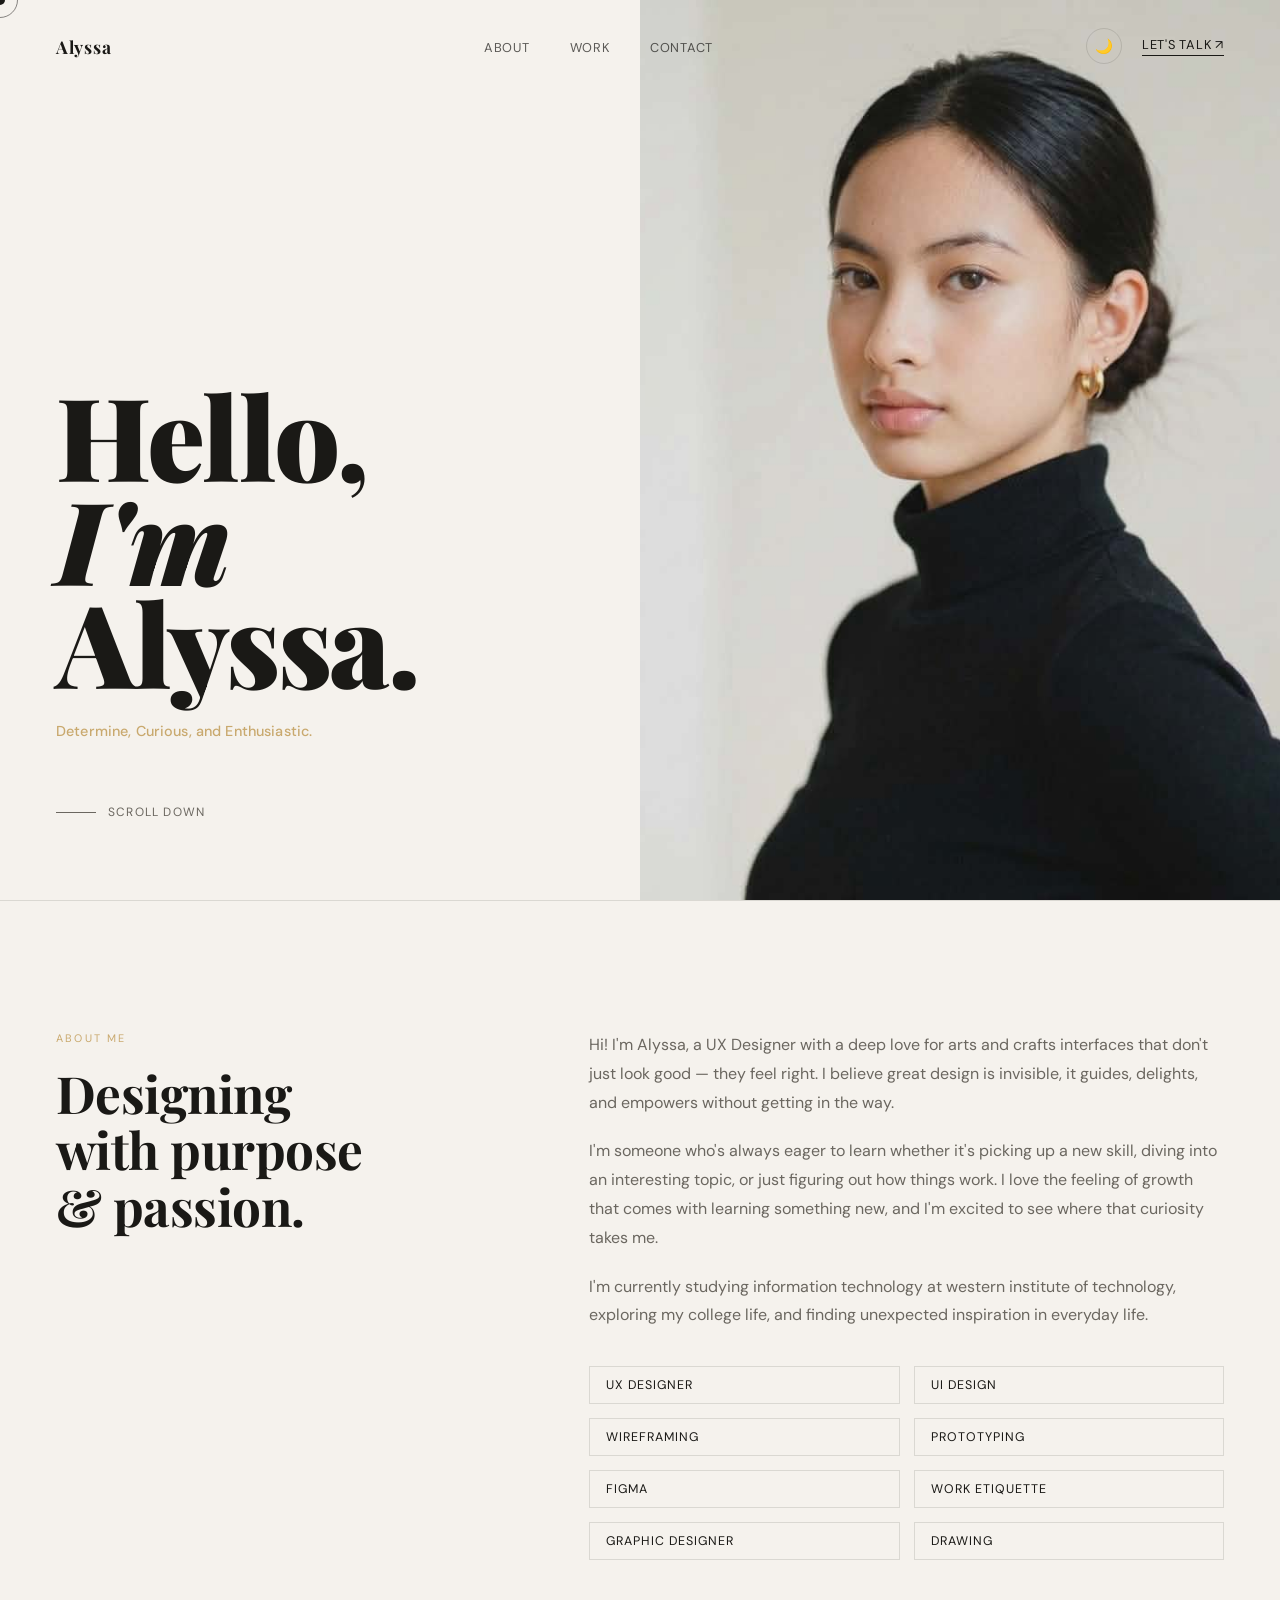
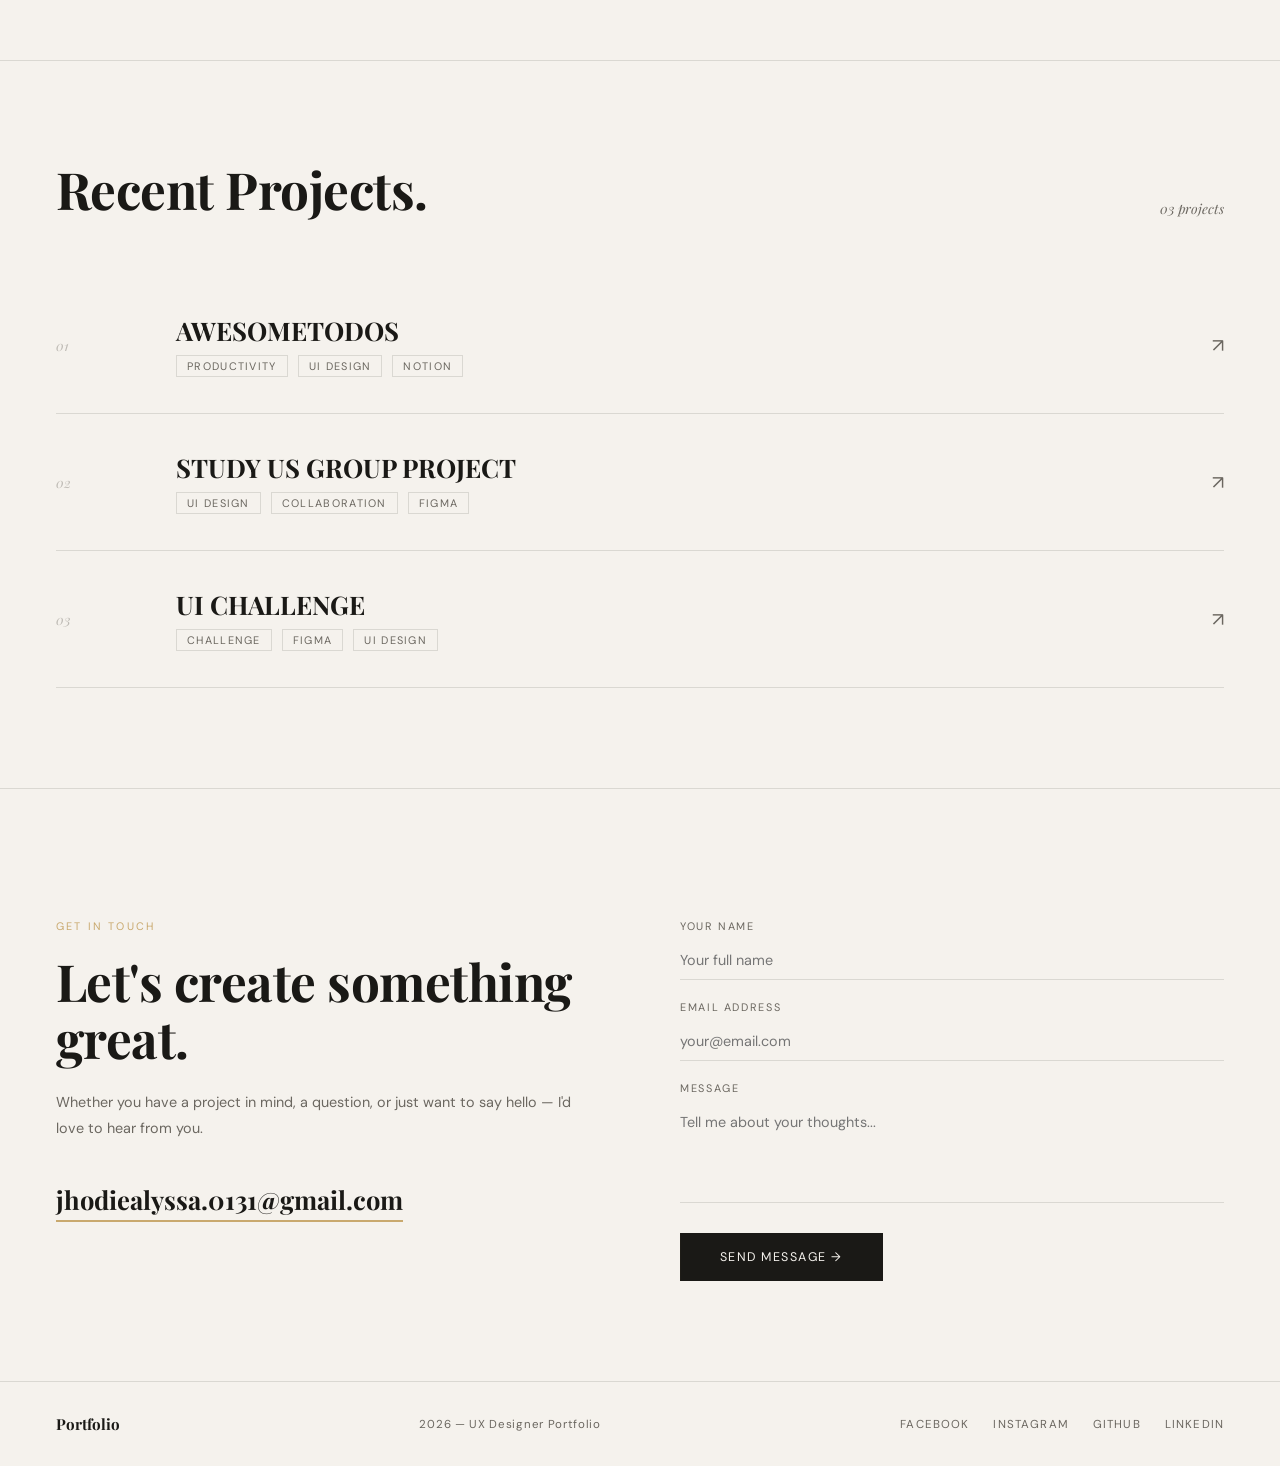
==== commit 89bf89b7: "Update index.html" ====
--- a/index.html
+++ b/index.html
@@ -92,7 +92,7 @@
           <div class="proj-title">STUDY US GROUP PROJECT</div>
           <div class="proj-tags">
             <span class="proj-tag">UI Design</span>
-            <span class="proj-tag">Collaboratio</span>
+            <span class="proj-tag">Collaboration</span>
             <span class="proj-tag">Figma</span>
           </div>
         </div>
